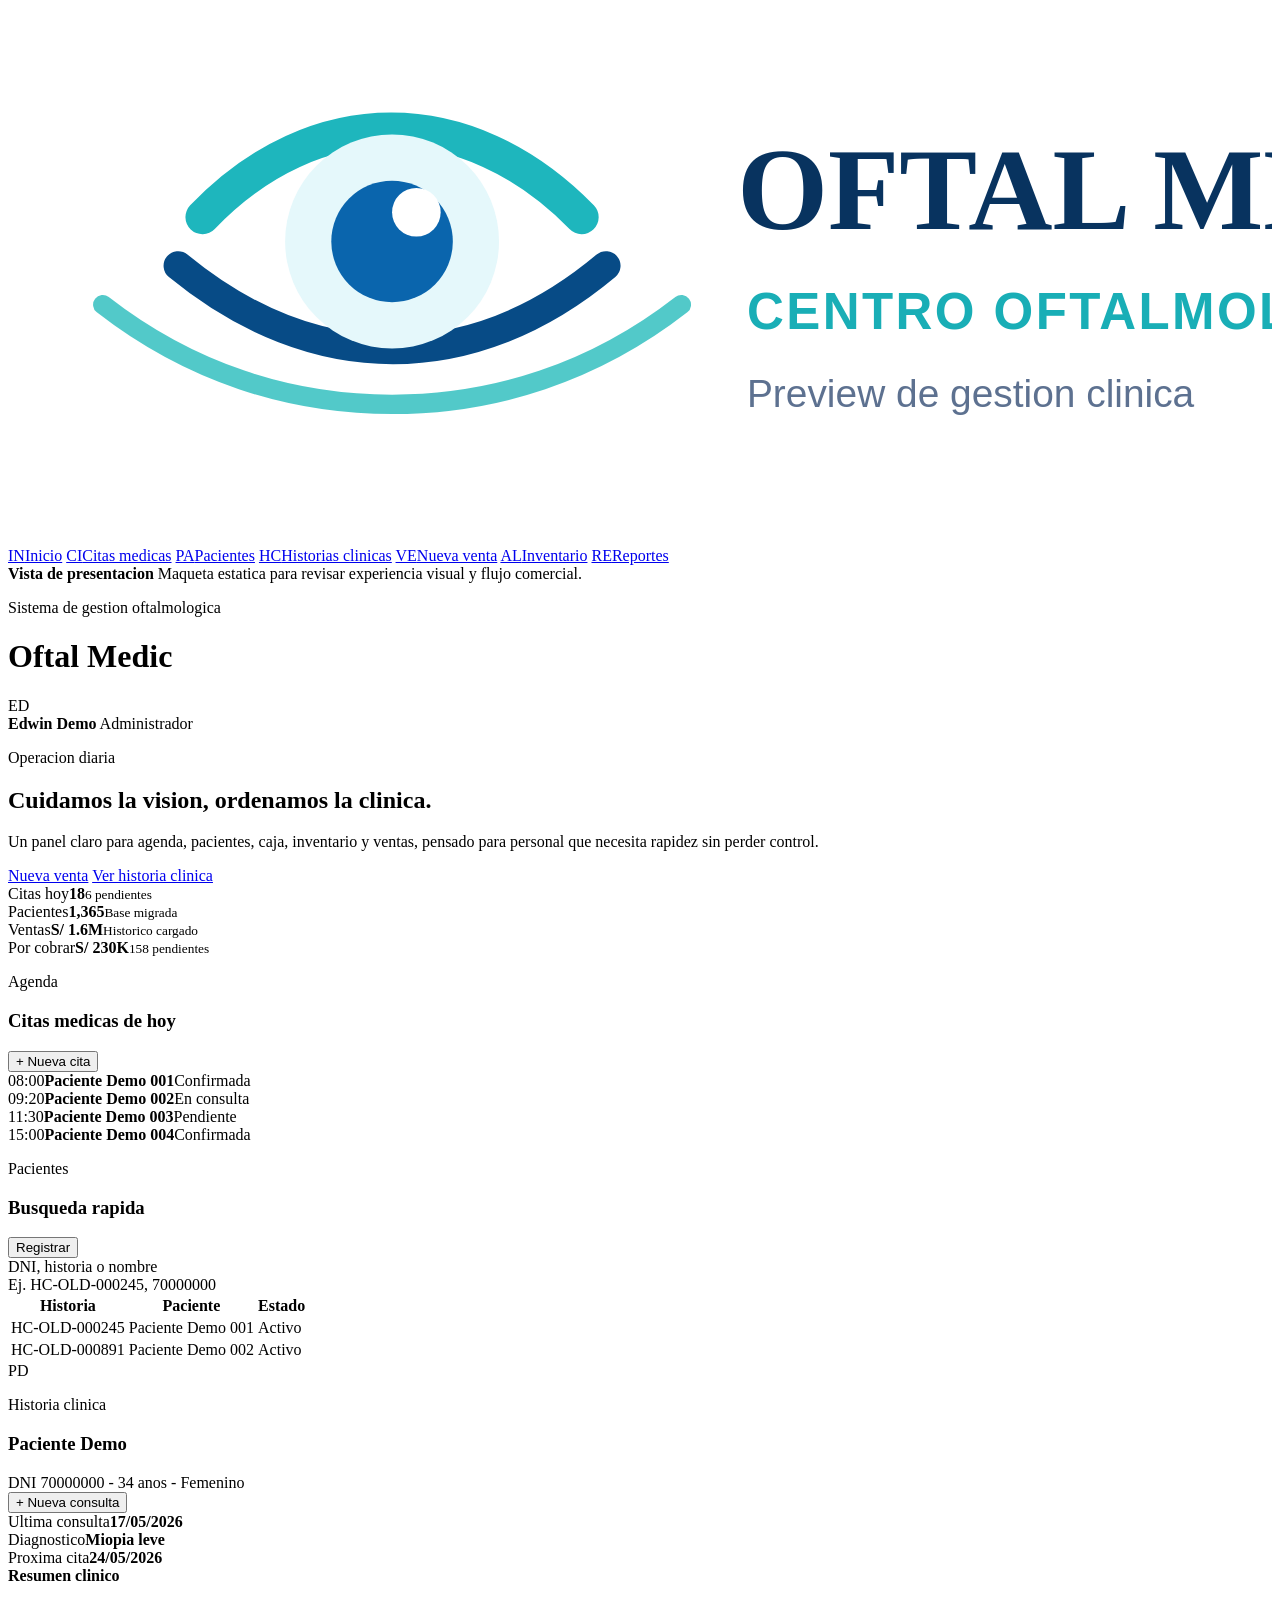
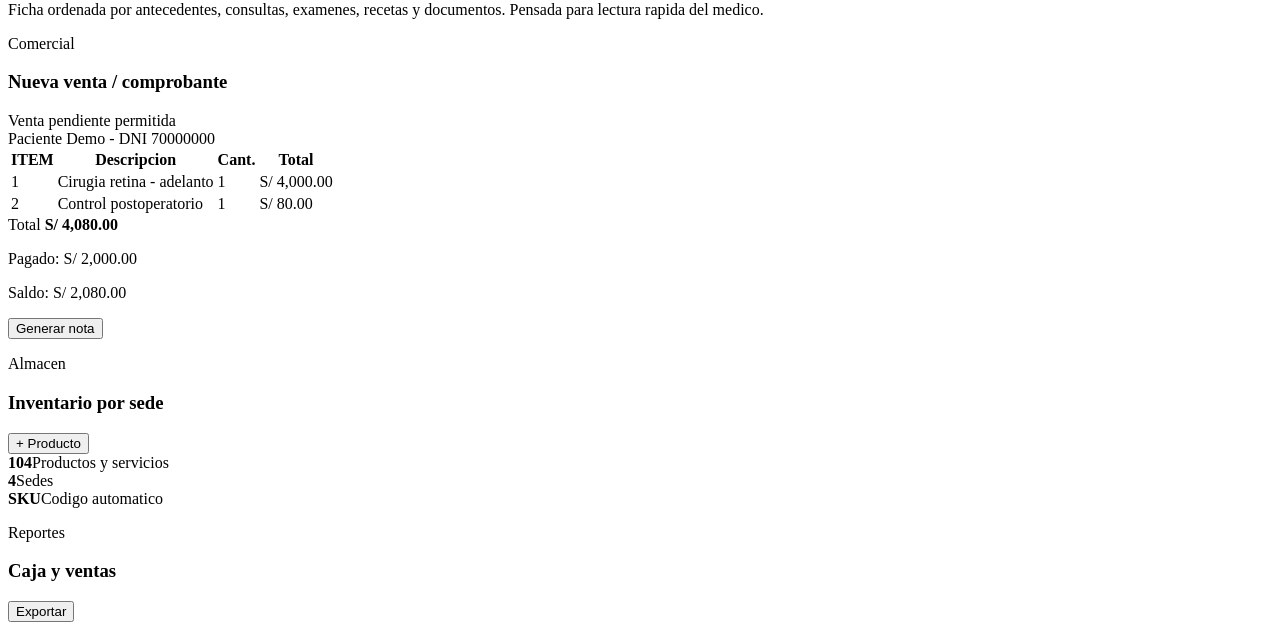
==== docs/design-preview/index.html @ f2c8b847 "Add Oftal Medic design preview page" ====
<!doctype html>
<html lang="es">
<head>
  <meta charset="utf-8">
  <meta name="viewport" content="width=device-width, initial-scale=1">
  <title>Oftal Medic - Preview de diseno</title>
  <link rel="stylesheet" href="./styles.css">
</head>
<body>
  <div class="preview-shell">
    <aside class="sidebar">
      <img class="brand-logo" src="./assets/logo-reference.svg" alt="Oftal Medic">
      <nav class="nav">
        <a class="active" href="#dashboard"><span class="icon">IN</span>Inicio</a>
        <a href="#agenda"><span class="icon">CI</span>Citas medicas</a>
        <a href="#pacientes"><span class="icon">PA</span>Pacientes</a>
        <a href="#historias"><span class="icon">HC</span>Historias clinicas</a>
        <a href="#ventas"><span class="icon">VE</span>Nueva venta</a>
        <a href="#inventario"><span class="icon">AL</span>Inventario</a>
        <a href="#reportes"><span class="icon">RE</span>Reportes</a>
      </nav>
      <div class="help-card">
        <strong>Vista de presentacion</strong>
        <span>Maqueta estatica para revisar experiencia visual y flujo comercial.</span>
      </div>
    </aside>

    <main class="workspace">
      <header class="topbar">
        <div>
          <p class="eyebrow">Sistema de gestion oftalmologica</p>
          <h1>Oftal Medic</h1>
        </div>
        <div class="worker">
          <div class="avatar">ED</div>
          <div>
            <strong>Edwin Demo</strong>
            <span>Administrador</span>
          </div>
        </div>
      </header>

      <section class="hero-panel" id="dashboard">
        <div class="hero-copy">
          <p class="eyebrow">Operacion diaria</p>
          <h2>Cuidamos la vision, ordenamos la clinica.</h2>
          <p>Un panel claro para agenda, pacientes, caja, inventario y ventas, pensado para personal que necesita rapidez sin perder control.</p>
          <div class="hero-actions">
            <a href="#ventas" class="primary-action">Nueva venta</a>
            <a href="#historias" class="secondary-action">Ver historia clinica</a>
          </div>
        </div>
        <div class="summary-grid">
          <article><span>Citas hoy</span><strong>18</strong><small>6 pendientes</small></article>
          <article><span>Pacientes</span><strong>1,365</strong><small>Base migrada</small></article>
          <article><span>Ventas</span><strong>S/ 1.6M</strong><small>Historico cargado</small></article>
          <article><span>Por cobrar</span><strong>S/ 230K</strong><small>158 pendientes</small></article>
        </div>
      </section>

      <section class="content-grid">
        <article class="panel agenda-panel" id="agenda">
          <div class="panel-head">
            <div>
              <p class="eyebrow">Agenda</p>
              <h3>Citas medicas de hoy</h3>
            </div>
            <button>+ Nueva cita</button>
          </div>
          <div class="appointment-list">
            <div><time>08:00</time><strong>Paciente Demo 001</strong><span class="ok">Confirmada</span></div>
            <div><time>09:20</time><strong>Paciente Demo 002</strong><span class="warning">En consulta</span></div>
            <div><time>11:30</time><strong>Paciente Demo 003</strong><span>Pendiente</span></div>
            <div><time>15:00</time><strong>Paciente Demo 004</strong><span class="ok">Confirmada</span></div>
          </div>
        </article>

        <article class="panel" id="pacientes">
          <div class="panel-head">
            <div>
              <p class="eyebrow">Pacientes</p>
              <h3>Busqueda rapida</h3>
            </div>
            <button>Registrar</button>
          </div>
          <div class="search-card">
            <label>DNI, historia o nombre</label>
            <div class="fake-input">Ej. HC-OLD-000245, 70000000</div>
          </div>
          <table>
            <thead><tr><th>Historia</th><th>Paciente</th><th>Estado</th></tr></thead>
            <tbody>
              <tr><td>HC-OLD-000245</td><td>Paciente Demo 001</td><td><span class="ok">Activo</span></td></tr>
              <tr><td>HC-OLD-000891</td><td>Paciente Demo 002</td><td><span class="ok">Activo</span></td></tr>
            </tbody>
          </table>
        </article>

        <article class="panel wide" id="historias">
          <div class="patient-header">
            <div class="patient-photo">PD</div>
            <div>
              <p class="eyebrow">Historia clinica</p>
              <h3>Paciente Demo</h3>
              <span>DNI 70000000 - 34 anos - Femenino</span>
            </div>
            <button>+ Nueva consulta</button>
          </div>
          <div class="clinical-grid">
            <div><span>Ultima consulta</span><strong>17/05/2026</strong></div>
            <div><span>Diagnostico</span><strong>Miopia leve</strong></div>
            <div><span>Proxima cita</span><strong>24/05/2026</strong></div>
          </div>
          <div class="note-box">
            <strong>Resumen clinico</strong>
            <p>Ficha ordenada por antecedentes, consultas, examenes, recetas y documentos. Pensada para lectura rapida del medico.</p>
          </div>
        </article>

        <article class="panel wide sale-panel" id="ventas">
          <div class="panel-head">
            <div>
              <p class="eyebrow">Comercial</p>
              <h3>Nueva venta / comprobante</h3>
            </div>
            <span class="status-pill">Venta pendiente permitida</span>
          </div>
          <div class="sale-layout">
            <div class="sale-form">
              <div class="fake-input">Paciente Demo - DNI 70000000</div>
              <table>
                <thead><tr><th>ITEM</th><th>Descripcion</th><th>Cant.</th><th>Total</th></tr></thead>
                <tbody>
                  <tr><td>1</td><td>Cirugia retina - adelanto</td><td>1</td><td>S/ 4,000.00</td></tr>
                  <tr><td>2</td><td>Control postoperatorio</td><td>1</td><td>S/ 80.00</td></tr>
                </tbody>
              </table>
            </div>
            <div class="payment-card">
              <span>Total</span>
              <strong>S/ 4,080.00</strong>
              <p>Pagado: S/ 2,000.00</p>
              <p>Saldo: S/ 2,080.00</p>
              <button>Generar nota</button>
            </div>
          </div>
        </article>

        <article class="panel" id="inventario">
          <div class="panel-head">
            <div>
              <p class="eyebrow">Almacen</p>
              <h3>Inventario por sede</h3>
            </div>
            <button>+ Producto</button>
          </div>
          <div class="inventory-cards">
            <div><strong>104</strong><span>Productos y servicios</span></div>
            <div><strong>4</strong><span>Sedes</span></div>
            <div><strong>SKU</strong><span>Codigo automatico</span></div>
          </div>
        </article>

        <article class="panel" id="reportes">
          <div class="panel-head">
            <div>
              <p class="eyebrow">Reportes</p>
              <h3>Caja y ventas</h3>
            </div>
            <button>Exportar</button>
          </div>
          <div class="bar-chart" aria-label="Grafico de ventas de demo">
            <span style="height:38%"></span>
            <span style="height:72%"></span>
            <span style="height:54%"></span>
            <span style="height:88%"></span>
            <span style="height:66%"></span>
          </div>
        </article>
      </section>
    </main>
  </div>
</body>
</html>
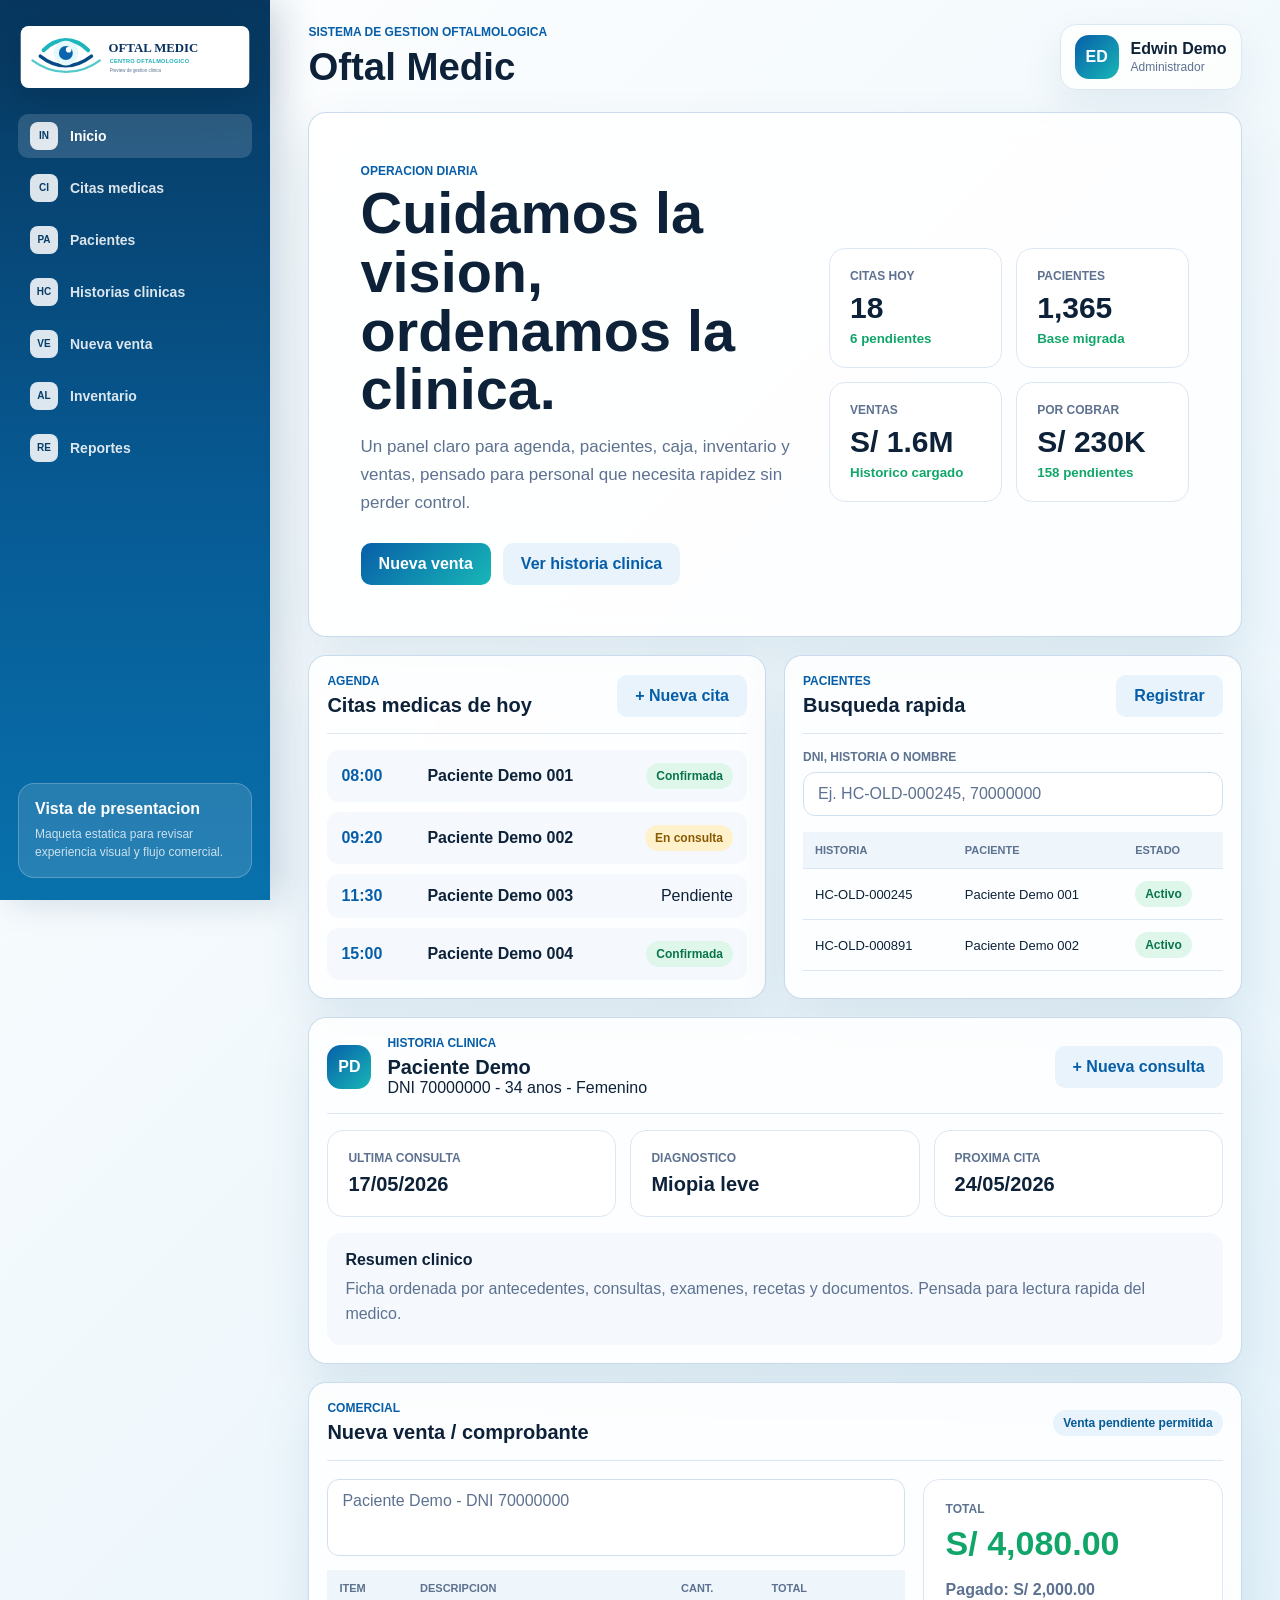
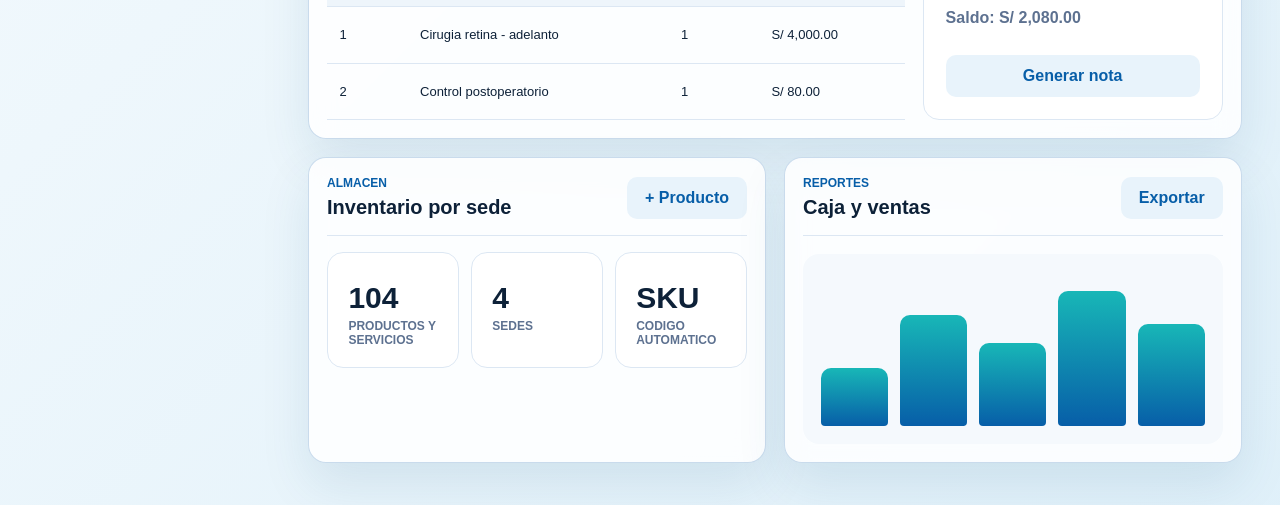
==== commit 19a9e59d: "Use uncropped preview logo" ====
--- a/docs/design-preview/index.html
+++ b/docs/design-preview/index.html
@@ -9,7 +9,7 @@
 <body>
   <div class="preview-shell">
     <aside class="sidebar">
-      <img class="brand-logo" src="./assets/logo-reference.svg" alt="Oftal Medic">
+      <img class="brand-logo" src="./assets/logo-wide.svg" alt="Oftal Medic">
       <nav class="nav">
         <a class="active" href="#dashboard"><span class="icon">IN</span>Inicio</a>
         <a href="#agenda"><span class="icon">CI</span>Citas medicas</a>
--- a/docs/design-preview/styles.css
+++ b/docs/design-preview/styles.css
@@ -0,0 +1,229 @@
+:root {
+  --ink: #0d2138;
+  --muted: #5d7190;
+  --line: #dce7f3;
+  --panel: rgba(255, 255, 255, 0.86);
+  --blue: #075ea8;
+  --blue-2: #0a8ec5;
+  --teal: #18b7b7;
+  --green: #10a66a;
+  --amber: #d68a00;
+  --bg: #eef6fb;
+}
+
+* { box-sizing: border-box; }
+html { scroll-behavior: smooth; }
+body {
+  margin: 0;
+  min-height: 100vh;
+  color: var(--ink);
+  font-family: Inter, "Segoe UI", Arial, sans-serif;
+  background: linear-gradient(135deg, rgba(255,255,255,.94), rgba(218,238,249,.72)), var(--bg);
+}
+a { color: inherit; text-decoration: none; }
+button, .primary-action, .secondary-action {
+  border: 0;
+  border-radius: 10px;
+  cursor: default;
+  font: inherit;
+  font-weight: 800;
+}
+.preview-shell { display: grid; grid-template-columns: 270px minmax(0, 1fr); min-height: 100vh; }
+.sidebar {
+  position: sticky;
+  top: 0;
+  height: 100vh;
+  padding: 26px 18px;
+  color: #fff;
+  background: linear-gradient(180deg, #07375e, #075a94 55%, #0871ac);
+  box-shadow: 12px 0 34px rgba(7,54,94,.18);
+}
+.brand-logo {
+  display: block;
+  width: min(230px, 100%);
+  max-height: 74px;
+  object-fit: contain;
+  margin: 0 auto 26px;
+  filter: drop-shadow(0 10px 22px rgba(0,0,0,.16));
+}
+.nav { display: grid; gap: 8px; }
+.nav a {
+  display: flex;
+  align-items: center;
+  gap: 12px;
+  min-height: 44px;
+  padding: 0 12px;
+  border-radius: 10px;
+  color: rgba(255,255,255,.86);
+  font-size: 14px;
+  font-weight: 800;
+}
+.nav a:hover, .nav a.active { color: #fff; background: rgba(255,255,255,.15); }
+.icon {
+  display: grid;
+  place-items: center;
+  width: 28px;
+  height: 28px;
+  border-radius: 8px;
+  color: #063c67;
+  background: rgba(255,255,255,.86);
+  font-size: 10px;
+  font-weight: 900;
+}
+.help-card {
+  position: absolute;
+  left: 18px;
+  right: 18px;
+  bottom: 22px;
+  padding: 16px;
+  border: 1px solid rgba(255,255,255,.22);
+  border-radius: 16px;
+  background: rgba(255,255,255,.12);
+}
+.help-card span { display: block; margin-top: 8px; color: rgba(255,255,255,.76); font-size: 12px; line-height: 1.45; }
+.workspace { padding: 24px clamp(18px, 3vw, 42px) 42px; }
+.topbar { display: flex; align-items: center; justify-content: space-between; gap: 18px; margin-bottom: 22px; }
+.eyebrow {
+  margin: 0 0 6px;
+  color: var(--blue);
+  font-size: 12px;
+  font-weight: 900;
+  letter-spacing: 0;
+  text-transform: uppercase;
+}
+h1, h2, h3, p { margin-top: 0; }
+h1 { margin-bottom: 0; font-size: clamp(28px, 3vw, 42px); }
+h2 { max-width: 660px; margin-bottom: 14px; font-size: clamp(34px, 4.5vw, 66px); line-height: 1.02; }
+h3 { margin-bottom: 0; font-size: 20px; }
+.worker {
+  display: flex;
+  align-items: center;
+  gap: 12px;
+  padding: 10px 14px;
+  border: 1px solid var(--line);
+  border-radius: 16px;
+  background: rgba(255,255,255,.82);
+  box-shadow: 0 16px 40px rgba(8,74,116,.08);
+}
+.worker span { display: block; margin-top: 2px; color: var(--muted); font-size: 12px; }
+.avatar, .patient-photo {
+  display: grid;
+  place-items: center;
+  width: 44px;
+  height: 44px;
+  border-radius: 14px;
+  color: #fff;
+  background: linear-gradient(135deg, var(--blue), var(--teal));
+  font-weight: 900;
+}
+.hero-panel, .panel {
+  border: 1px solid rgba(193,214,233,.86);
+  border-radius: 18px;
+  background: var(--panel);
+  box-shadow: 0 22px 50px rgba(8,74,116,.10);
+  backdrop-filter: blur(12px);
+}
+.hero-panel {
+  display: grid;
+  grid-template-columns: minmax(0, 1.1fr) minmax(340px, .9fr);
+  gap: 28px;
+  align-items: center;
+  min-height: 420px;
+  padding: clamp(24px, 4vw, 56px);
+  overflow: hidden;
+}
+.hero-copy p:not(.eyebrow) { max-width: 620px; color: var(--muted); font-size: 17px; line-height: 1.65; }
+.hero-actions { display: flex; flex-wrap: wrap; gap: 12px; margin-top: 26px; }
+.primary-action, .secondary-action, .panel button, .payment-card button {
+  display: inline-flex;
+  align-items: center;
+  justify-content: center;
+  min-height: 42px;
+  padding: 0 18px;
+}
+.primary-action, .payment-card button { color: #fff; background: linear-gradient(135deg, var(--blue), var(--teal)); }
+.secondary-action, .panel button { color: var(--blue); background: #e8f3fb; }
+.summary-grid { display: grid; grid-template-columns: repeat(2, minmax(0, 1fr)); gap: 14px; }
+.summary-grid article, .clinical-grid div, .inventory-cards div {
+  padding: 20px;
+  border: 1px solid var(--line);
+  border-radius: 16px;
+  background: #fff;
+}
+.summary-grid span, .clinical-grid span, .inventory-cards span, .payment-card span {
+  display: block;
+  color: var(--muted);
+  font-size: 12px;
+  font-weight: 800;
+  text-transform: uppercase;
+}
+.summary-grid strong, .inventory-cards strong { display: block; margin: 8px 0 4px; font-size: 30px; }
+.summary-grid small { color: var(--green); font-weight: 800; }
+.content-grid { display: grid; grid-template-columns: repeat(2, minmax(0, 1fr)); gap: 18px; margin-top: 18px; }
+.panel { min-width: 0; padding: 18px; }
+.wide { grid-column: 1 / -1; }
+.panel-head, .patient-header {
+  display: flex;
+  align-items: center;
+  justify-content: space-between;
+  gap: 16px;
+  padding-bottom: 16px;
+  border-bottom: 1px solid var(--line);
+}
+.appointment-list { display: grid; gap: 10px; margin-top: 16px; }
+.appointment-list div {
+  display: grid;
+  grid-template-columns: 74px minmax(0, 1fr) auto;
+  align-items: center;
+  gap: 12px;
+  padding: 13px 14px;
+  border-radius: 12px;
+  background: #f5f9fd;
+}
+time { color: var(--blue); font-weight: 900; }
+.ok, .warning, .status-pill {
+  display: inline-flex;
+  align-items: center;
+  width: fit-content;
+  min-height: 26px;
+  padding: 0 10px;
+  border-radius: 999px;
+  font-size: 12px;
+  font-weight: 900;
+}
+.ok { color: #087549; background: #dff7eb; }
+.warning { color: #8a5a00; background: #fff1cc; }
+.status-pill { color: #075a94; background: #e8f3fb; }
+.search-card { display: grid; gap: 8px; margin: 16px 0; }
+label { color: var(--muted); font-size: 12px; font-weight: 900; text-transform: uppercase; }
+.fake-input { min-height: 44px; padding: 12px 14px; border: 1px solid #cfe0ef; border-radius: 12px; color: var(--muted); background: #fff; }
+table { width: 100%; border-collapse: collapse; overflow: hidden; font-size: 13px; }
+th, td { padding: 12px; border-bottom: 1px solid var(--line); text-align: left; }
+th { color: var(--muted); background: #eef5fb; font-size: 11px; text-transform: uppercase; }
+.patient-header { justify-content: flex-start; }
+.patient-header button { margin-left: auto; }
+.clinical-grid { display: grid; grid-template-columns: repeat(3, minmax(0, 1fr)); gap: 14px; margin: 16px 0; }
+.clinical-grid strong { display: block; margin-top: 8px; font-size: 20px; }
+.note-box { padding: 18px; border-radius: 14px; background: #f5f9fd; }
+.note-box p { margin: 8px 0 0; color: var(--muted); line-height: 1.55; }
+.sale-layout { display: grid; grid-template-columns: minmax(0, 1fr) 300px; gap: 18px; margin-top: 18px; }
+.sale-form { display: grid; gap: 14px; }
+.payment-card { padding: 22px; border: 1px solid var(--line); border-radius: 16px; background: #fff; }
+.payment-card strong { display: block; margin: 8px 0 18px; color: var(--green); font-size: 34px; }
+.payment-card p { display: flex; justify-content: space-between; margin: 10px 0; color: var(--muted); font-weight: 800; }
+.payment-card button { width: 100%; margin-top: 18px; }
+.inventory-cards { display: grid; grid-template-columns: repeat(3, minmax(0, 1fr)); gap: 12px; margin-top: 16px; }
+.bar-chart { display: flex; align-items: end; gap: 12px; height: 190px; margin-top: 18px; padding: 18px; border-radius: 16px; background: #f5f9fd; }
+.bar-chart span { flex: 1; border-radius: 10px 10px 4px 4px; background: linear-gradient(180deg, var(--teal), var(--blue)); }
+@media (max-width: 1040px) {
+  .preview-shell { grid-template-columns: 1fr; }
+  .sidebar { position: static; height: auto; }
+  .help-card { position: static; margin-top: 18px; }
+  .hero-panel, .content-grid, .sale-layout { grid-template-columns: 1fr; }
+}
+@media (max-width: 720px) {
+  .workspace { padding: 18px 12px 28px; }
+  .topbar, .panel-head, .patient-header { align-items: flex-start; flex-direction: column; }
+  .summary-grid, .clinical-grid, .inventory-cards { grid-template-columns: 1fr; }
+  .appointment-list div { grid-template-columns: 1fr; }
+}
